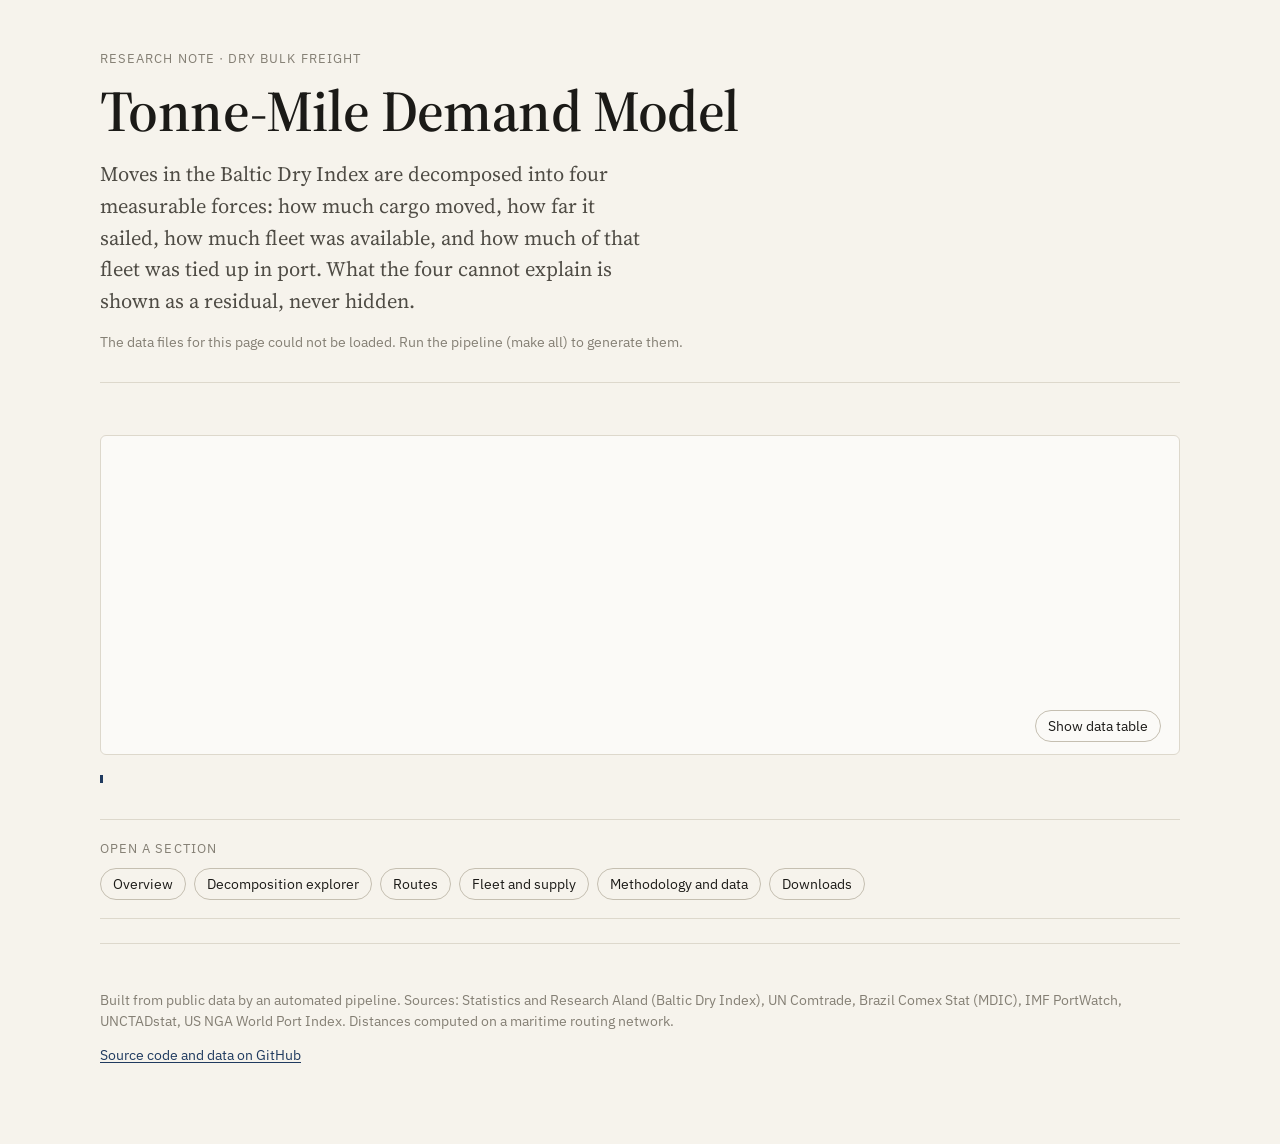
==== site/index.html @ b48bc2f7 "Add static site shell: research-note layout, D3 chart components, progressive disclosure views" ====
<!DOCTYPE html>
<html lang="en">
<head>
<meta charset="utf-8">
<meta name="viewport" content="width=device-width, initial-scale=1">
<title>Tonne-Mile Demand Model</title>
<meta name="description" content="A decomposition of Baltic Dry Index moves into cargo volumes, average haul distance, fleet growth and effective supply, built only from public data.">
<link rel="icon" href="data:image/svg+xml,%3Csvg xmlns='http://www.w3.org/2000/svg' viewBox='0 0 32 32'%3E%3Crect width='32' height='32' rx='4' fill='%231f3a5f'/%3E%3Cpath d='M6 22h20l-3 4H9z' fill='%23f6f1e7'/%3E%3Cpath d='M9 20V11h5v9M16 20V7h4v13' fill='%23f6f1e7'/%3E%3C/svg%3E">
<link rel="preconnect" href="https://fonts.googleapis.com">
<link rel="preconnect" href="https://fonts.gstatic.com" crossorigin>
<link href="https://fonts.googleapis.com/css2?family=Source+Serif+4:ital,opsz,wght@0,8..60,400;0,8..60,600;1,8..60,400&family=IBM+Plex+Sans:wght@400;500;600&display=swap" rel="stylesheet">
<link rel="stylesheet" href="assets/css/styles.css">
</head>
<body>
<a class="skip" href="#views">Skip to the views</a>
<header class="masthead">
  <p class="eyebrow">Research note <span aria-hidden="true">&middot;</span> Dry bulk freight</p>
  <h1>Tonne-Mile Demand Model</h1>
  <p class="thesis">Moves in the Baltic Dry Index are decomposed into four measurable forces: how much cargo moved, how far it sailed, how much fleet was available, and how much of that fleet was tied up in port. What the four cannot explain is shown as a residual, never hidden.</p>
  <p class="meta" id="meta-line">Loading the latest build&hellip;</p>
</header>

<section class="headline" aria-labelledby="headline-title">
  <h2 id="headline-title" class="visually-hidden">Latest reading</h2>
  <div class="tiles" id="tiles" aria-live="polite"></div>
  <figure class="chart-card" id="chart-headline">
    <figcaption class="chart-head">
      <h3 class="chart-title" data-role="title"></h3>
      <p class="chart-sub" data-role="subtitle"></p>
    </figcaption>
    <div class="chart-body" data-role="plot"></div>
    <div class="chart-foot">
      <p class="source" data-role="source"></p>
      <button type="button" class="table-toggle" data-role="table-toggle" aria-expanded="false">Show data table</button>
    </div>
    <div class="chart-table" data-role="table" hidden></div>
  </figure>
  <div class="today" id="today"></div>
</section>

<nav class="views" id="views" aria-label="Sections of the note">
  <p class="views-label">Open a section</p>
  <div class="view-buttons" role="tablist">
    <button type="button" role="tab" data-view="overview" aria-selected="false" aria-controls="panel-overview">Overview</button>
    <button type="button" role="tab" data-view="decomposition" aria-selected="false" aria-controls="panel-decomposition">Decomposition explorer</button>
    <button type="button" role="tab" data-view="routes" aria-selected="false" aria-controls="panel-routes">Routes</button>
    <button type="button" role="tab" data-view="fleet" aria-selected="false" aria-controls="panel-fleet">Fleet and supply</button>
    <button type="button" role="tab" data-view="methodology" aria-selected="false" aria-controls="panel-methodology">Methodology and data</button>
    <button type="button" role="tab" data-view="downloads" aria-selected="false" aria-controls="panel-downloads">Downloads</button>
  </div>
</nav>

<main id="panels">
  <section class="panel" id="panel-overview" role="tabpanel" hidden>
    <header class="panel-head"><h2>Overview</h2><p class="lede" id="overview-lede"></p></header>
    <figure class="chart-card" id="chart-levels"></figure>
    <figure class="chart-card" id="chart-rolling"></figure>
    <div class="prose" id="overview-notes"></div>
  </section>

  <section class="panel" id="panel-decomposition" role="tabpanel" hidden>
    <header class="panel-head"><h2>Decomposition explorer</h2><p class="lede">Pick a named episode or any two months. The waterfall shows how much of the change in the index each force accounts for, in log points and as a share of the move.</p></header>
    <div class="controls" id="decomp-controls">
      <label>Episode <select id="episode-select"></select></label>
      <label>From <select id="start-select"></select></label>
      <label>To <select id="end-select"></select></label>
    </div>
    <p class="episode-text" id="episode-text"></p>
    <figure class="chart-card" id="chart-waterfall"></figure>
    <div class="prose" id="decomp-notes"></div>
  </section>

  <section class="panel" id="panel-routes" role="tabpanel" hidden>
    <header class="panel-head"><h2>Routes</h2><p class="lede" id="routes-lede"></p></header>
    <figure class="chart-card map-card" id="chart-map"></figure>
    <figure class="chart-card" id="chart-route-shares"></figure>
    <figure class="chart-card" id="chart-commodity"></figure>
    <div class="prose" id="routes-notes"></div>
  </section>

  <section class="panel" id="panel-fleet" role="tabpanel" hidden>
    <header class="panel-head"><h2>Fleet and supply</h2><p class="lede" id="fleet-lede"></p></header>
    <figure class="chart-card" id="chart-fleet"></figure>
    <figure class="chart-card" id="chart-supply"></figure>
    <figure class="chart-card" id="chart-chokepoints"></figure>
    <figure class="chart-card" id="chart-portwatch"></figure>
    <div class="prose" id="fleet-notes"></div>
  </section>

  <section class="panel" id="panel-methodology" role="tabpanel" hidden>
    <header class="panel-head"><h2>Methodology and data</h2><p class="lede">Definitions, the attribution identity, how the elasticity is estimated, what every series is made of, what the checks found, and what the model cannot explain.</p></header>
    <div class="prose" id="method-prose"></div>
    <h3>Data sources</h3>
    <div class="table-wrap" id="sources-table"></div>
    <h3>Validation and reconciliation</h3>
    <div class="table-wrap" id="validation-table"></div>
    <h3>Regression results</h3>
    <div class="table-wrap" id="regression-table"></div>
    <div class="prose" id="limitations-prose"></div>
  </section>

  <section class="panel" id="panel-downloads" role="tabpanel" hidden>
    <header class="panel-head"><h2>Downloads</h2><p class="lede">Every number on this page comes from one of these files. The research note is generated from the same pipeline.</p></header>
    <div class="downloads" id="downloads-list"></div>
  </section>
</main>

<footer class="colophon">
  <p id="colophon-text">Built from public data by an automated pipeline. Sources: Statistics and Research Aland (Baltic Dry Index), UN Comtrade, Brazil Comex Stat (MDIC), IMF PortWatch, UNCTADstat, US NGA World Port Index. Distances computed on a maritime routing network.</p>
  <p><a href="https://github.com/nathancouturier/Tonne-Mile-Demand-Model">Source code and data on GitHub</a></p>
</footer>

<script src="assets/vendor/d3.v7.9.0.min.js" defer></script>
<script src="assets/vendor/topojson-client.v3.1.0.min.js" defer></script>
<script src="assets/js/charts.js" defer></script>
<script src="assets/js/app.js" defer></script>
</body>
</html>
---- site/assets/css/styles.css ----
:root {
  color-scheme: light;
  --paper: #f6f3ec;
  --surface: #fbfaf7;
  --ink: #1b1a17;
  --ink-2: #4f4c45;
  --muted: #847f74;
  --rule: #ddd8cc;
  --grid: #e8e4da;
  --axis: #c5bfb1;
  --accent: #1f3a5f;
  --accent-ink: #163051;
  --s1: #2a78d6;
  --s2: #eb6834;
  --s3: #1baf7a;
  --s4: #eda100;
  --s5: #e87ba4;
  --s6: #008300;
  --s7: #6250d6;
  --s8: #e34948;
  --neutral: #898781;
  --fitted: #9a9488;
  --good: #006300;
  --bad: #a3312a;
  --serif: "Source Serif 4", Georgia, "Times New Roman", serif;
  --sans: "IBM Plex Sans", system-ui, -apple-system, "Segoe UI", sans-serif;
  --radius: 6px;
  --maxw: 1080px;
}
@media (prefers-color-scheme: dark) {
  :root:not([data-theme="light"]) {
    color-scheme: dark;
    --paper: #15151a;
    --surface: #1d1d22;
    --ink: #f0eee8;
    --ink-2: #c9c5ba;
    --muted: #9a9589;
    --rule: #33323a;
    --grid: #2a2a30;
    --axis: #45444c;
    --accent: #8fb4e3;
    --accent-ink: #b7d0ee;
    --s1: #3987e5;
    --s2: #d95926;
    --s3: #199e70;
    --s4: #c98500;
    --s5: #d55181;
    --s7: #9085e9;
    --s8: #e66767;
    --fitted: #8b877d;
    --good: #0ca30c;
    --bad: #e66767;
  }
}
:root[data-theme="dark"] {
  color-scheme: dark;
  --paper: #15151a;
  --surface: #1d1d22;
  --ink: #f0eee8;
  --ink-2: #c9c5ba;
  --muted: #9a9589;
  --rule: #33323a;
  --grid: #2a2a30;
  --axis: #45444c;
  --accent: #8fb4e3;
  --accent-ink: #b7d0ee;
  --s1: #3987e5;
  --s2: #d95926;
  --s3: #199e70;
  --s4: #c98500;
  --s5: #d55181;
  --s7: #9085e9;
  --s8: #e66767;
  --fitted: #8b877d;
  --good: #0ca30c;
  --bad: #e66767;
}

* { box-sizing: border-box; }
html { font-size: 17px; -webkit-text-size-adjust: 100%; }
body {
  margin: 0;
  background: var(--paper);
  color: var(--ink);
  font-family: var(--serif);
  line-height: 1.55;
  padding: 0 16px 64px;
}
a { color: var(--accent); text-decoration-thickness: 1px; text-underline-offset: 2px; }
a:hover { color: var(--accent-ink); }
.skip { position: absolute; left: -999px; top: 0; }
.skip:focus { left: 16px; top: 8px; background: var(--surface); padding: 8px 12px; z-index: 10; }
.visually-hidden { position: absolute; width: 1px; height: 1px; overflow: hidden; clip: rect(0 0 0 0); white-space: nowrap; }

.masthead, .headline, .views, #panels, .colophon { max-width: var(--maxw); margin: 0 auto; }
.masthead { padding: 48px 0 8px; border-bottom: 1px solid var(--rule); }
.eyebrow { font-family: var(--sans); font-size: 0.78rem; letter-spacing: 0.08em; text-transform: uppercase; color: var(--muted); margin: 0 0 12px; }
h1 { font-size: clamp(2.1rem, 5vw, 3.4rem); line-height: 1.05; margin: 0 0 18px; font-weight: 600; letter-spacing: -0.01em; }
.thesis { font-size: clamp(1.05rem, 1.6vw, 1.3rem); max-width: 54ch; margin: 0 0 14px; color: var(--ink-2); }
.meta { font-family: var(--sans); font-size: 0.82rem; color: var(--muted); margin: 0 0 20px; }

.headline { padding: 28px 0 8px; }
.tiles { display: grid; grid-template-columns: repeat(auto-fit, minmax(160px, 1fr)); gap: 12px; margin-bottom: 24px; }
.tile { background: var(--surface); border: 1px solid var(--rule); border-radius: var(--radius); padding: 14px 16px 12px; font-family: var(--sans); }
.tile .label { font-size: 0.78rem; color: var(--muted); margin: 0 0 4px; }
.tile .value { font-size: 1.7rem; font-weight: 600; line-height: 1.1; margin: 0; letter-spacing: -0.01em; }
.tile .delta { font-size: 0.8rem; margin: 6px 0 0; color: var(--ink-2); }
.tile .delta.up { color: var(--good); }
.tile .delta.down { color: var(--bad); }
.tile .note { font-size: 0.72rem; color: var(--muted); margin: 6px 0 0; }

.chart-card { background: var(--surface); border: 1px solid var(--rule); border-radius: var(--radius); padding: 18px 18px 12px; margin: 0 0 20px; }
.chart-head { margin: 0 0 8px; }
.chart-title { font-size: 1.15rem; line-height: 1.3; margin: 0 0 4px; font-weight: 600; }
.chart-sub { font-family: var(--sans); font-size: 0.82rem; color: var(--muted); margin: 0; }
.chart-body { position: relative; width: 100%; min-height: 240px; font-family: var(--sans); }
.chart-body svg { display: block; width: 100%; height: auto; overflow: visible; }
.chart-foot { display: flex; justify-content: space-between; gap: 12px; align-items: baseline; flex-wrap: wrap; margin-top: 8px; }
.source { font-family: var(--sans); font-size: 0.74rem; color: var(--muted); margin: 0; max-width: 72ch; }
.table-toggle, .controls select, .view-buttons button {
  font-family: var(--sans); font-size: 0.82rem; color: var(--ink); background: transparent;
  border: 1px solid var(--axis); border-radius: 999px; padding: 6px 12px; cursor: pointer;
}
.table-toggle:hover, .view-buttons button:hover { border-color: var(--accent); color: var(--accent-ink); }
.chart-table { margin-top: 10px; overflow: auto; max-height: 360px; border-top: 1px solid var(--rule); }
table { border-collapse: collapse; width: 100%; font-family: var(--sans); font-size: 0.8rem; }
th, td { text-align: left; padding: 6px 8px; border-bottom: 1px solid var(--grid); vertical-align: top; }
th { font-weight: 600; color: var(--ink-2); position: sticky; top: 0; background: var(--surface); }
td.num, th.num { text-align: right; font-variant-numeric: tabular-nums; }
.status-pass { color: var(--good); font-weight: 600; }
.status-warn { color: #9a6700; font-weight: 600; }
.status-fail { color: var(--bad); font-weight: 600; }

.today { background: transparent; border-left: 3px solid var(--accent); padding: 4px 0 4px 16px; margin: 4px 0 28px; }
.today h3 { margin: 0 0 6px; font-size: 1.05rem; }
.today p { margin: 0 0 8px; color: var(--ink-2); }
.today .asof { font-family: var(--sans); font-size: 0.76rem; color: var(--muted); }

.views { padding: 10px 0 18px; border-top: 1px solid var(--rule); border-bottom: 1px solid var(--rule); }
.views-label { font-family: var(--sans); font-size: 0.78rem; color: var(--muted); margin: 8px 0 10px; text-transform: uppercase; letter-spacing: 0.08em; }
.view-buttons { display: flex; flex-wrap: wrap; gap: 8px; }
.view-buttons button[aria-selected="true"] { background: var(--accent); border-color: var(--accent); color: #fff; }

.panel { padding: 28px 0 8px; }
.panel-head h2 { font-size: 1.7rem; margin: 0 0 8px; font-weight: 600; }
.lede { color: var(--ink-2); max-width: 70ch; margin: 0 0 20px; }
.prose { max-width: 72ch; }
.prose p { margin: 0 0 14px; }
.prose h3, .panel > h3 { font-size: 1.2rem; margin: 28px 0 10px; }
.prose ul { padding-left: 20px; }
.prose li { margin-bottom: 6px; }
.prose .formula { font-family: var(--sans); font-size: 0.9rem; background: var(--surface); border: 1px solid var(--rule); border-radius: var(--radius); padding: 10px 14px; overflow-x: auto; }
.prose dl { display: grid; grid-template-columns: max-content 1fr; gap: 6px 16px; }
.prose dt { font-weight: 600; }
.prose dd { margin: 0; }

.controls { display: flex; gap: 14px; flex-wrap: wrap; align-items: center; font-family: var(--sans); font-size: 0.85rem; margin-bottom: 10px; }
.controls label { display: flex; gap: 8px; align-items: center; }
.controls select { padding: 6px 10px; border-radius: var(--radius); background: var(--surface); max-width: 60vw; }
.episode-text { color: var(--ink-2); max-width: 72ch; margin: 0 0 16px; }

.table-wrap { overflow: auto; background: var(--surface); border: 1px solid var(--rule); border-radius: var(--radius); margin-bottom: 20px; max-height: 480px; }
.downloads { display: grid; grid-template-columns: repeat(auto-fill, minmax(260px, 1fr)); gap: 12px; }
.download { background: var(--surface); border: 1px solid var(--rule); border-radius: var(--radius); padding: 12px 14px; font-family: var(--sans); font-size: 0.85rem; }
.download a { font-weight: 600; word-break: break-all; }
.download p { margin: 4px 0 0; color: var(--ink-2); }
.download .size { color: var(--muted); font-size: 0.75rem; }
.download.featured { border-color: var(--accent); }

.colophon { padding: 32px 0 0; border-top: 1px solid var(--rule); margin-top: 24px; font-family: var(--sans); font-size: 0.8rem; color: var(--muted); }

/* chart internals */
.axis path, .axis line { stroke: var(--axis); shape-rendering: crispEdges; }
.axis text { fill: var(--muted); font-family: var(--sans); font-size: 11px; }
.grid line { stroke: var(--grid); shape-rendering: crispEdges; }
.grid path { display: none; }
.axis-label { fill: var(--muted); font-family: var(--sans); font-size: 11px; }
.legend { display: flex; flex-wrap: wrap; gap: 6px 16px; font-family: var(--sans); font-size: 0.78rem; color: var(--ink-2); margin: 2px 0 6px; }
.legend .key { display: inline-flex; align-items: center; gap: 6px; }
.legend .swatch { width: 14px; height: 3px; border-radius: 2px; display: inline-block; }
.legend .swatch.rect { height: 10px; border-radius: 2px; }
.legend .swatch.dashed { height: 0; border-top: 2px dashed currentColor; background: none !important; }
.tooltip { position: absolute; pointer-events: none; background: var(--surface); color: var(--ink); border: 1px solid var(--rule); border-radius: var(--radius); padding: 8px 10px; font-family: var(--sans); font-size: 0.78rem; box-shadow: 0 4px 16px rgba(0,0,0,0.08); min-width: 150px; z-index: 5; }
.tooltip .tt-head { color: var(--muted); margin-bottom: 4px; }
.tooltip .tt-row { display: flex; justify-content: space-between; gap: 14px; }
.tooltip .tt-row .tt-val { font-weight: 600; font-variant-numeric: tabular-nums; }
.tooltip .tt-key { display: inline-block; width: 12px; height: 3px; border-radius: 2px; margin-right: 6px; vertical-align: middle; }
.crosshair { stroke: var(--axis); stroke-width: 1; }
.annotation { fill: var(--muted); font-family: var(--sans); font-size: 11px; }
.map-card .chart-body { min-height: 320px; }
.map-land { fill: var(--grid); stroke: none; }
.map-border { fill: none; stroke: var(--surface); stroke-width: 0.5; }
.map-graticule { fill: none; stroke: var(--rule); stroke-width: 0.4; }
.map-route { fill: none; stroke-linecap: round; opacity: 0.85; cursor: pointer; }
.map-route:hover { opacity: 1; }
.map-port { fill: var(--surface); stroke: var(--ink-2); stroke-width: 1; }
.map-legend { font-family: var(--sans); font-size: 0.78rem; color: var(--ink-2); display: flex; gap: 16px; flex-wrap: wrap; margin-top: 6px; }
.empty-note { font-family: var(--sans); color: var(--muted); font-size: 0.85rem; padding: 24px 0; }

@media (max-width: 640px) {
  html { font-size: 16px; }
  .masthead { padding-top: 28px; }
  .chart-card { padding: 14px 12px 10px; }
  .tile .value { font-size: 1.45rem; }
  .controls select { max-width: 100%; }
  .prose dl { grid-template-columns: 1fr; }
}
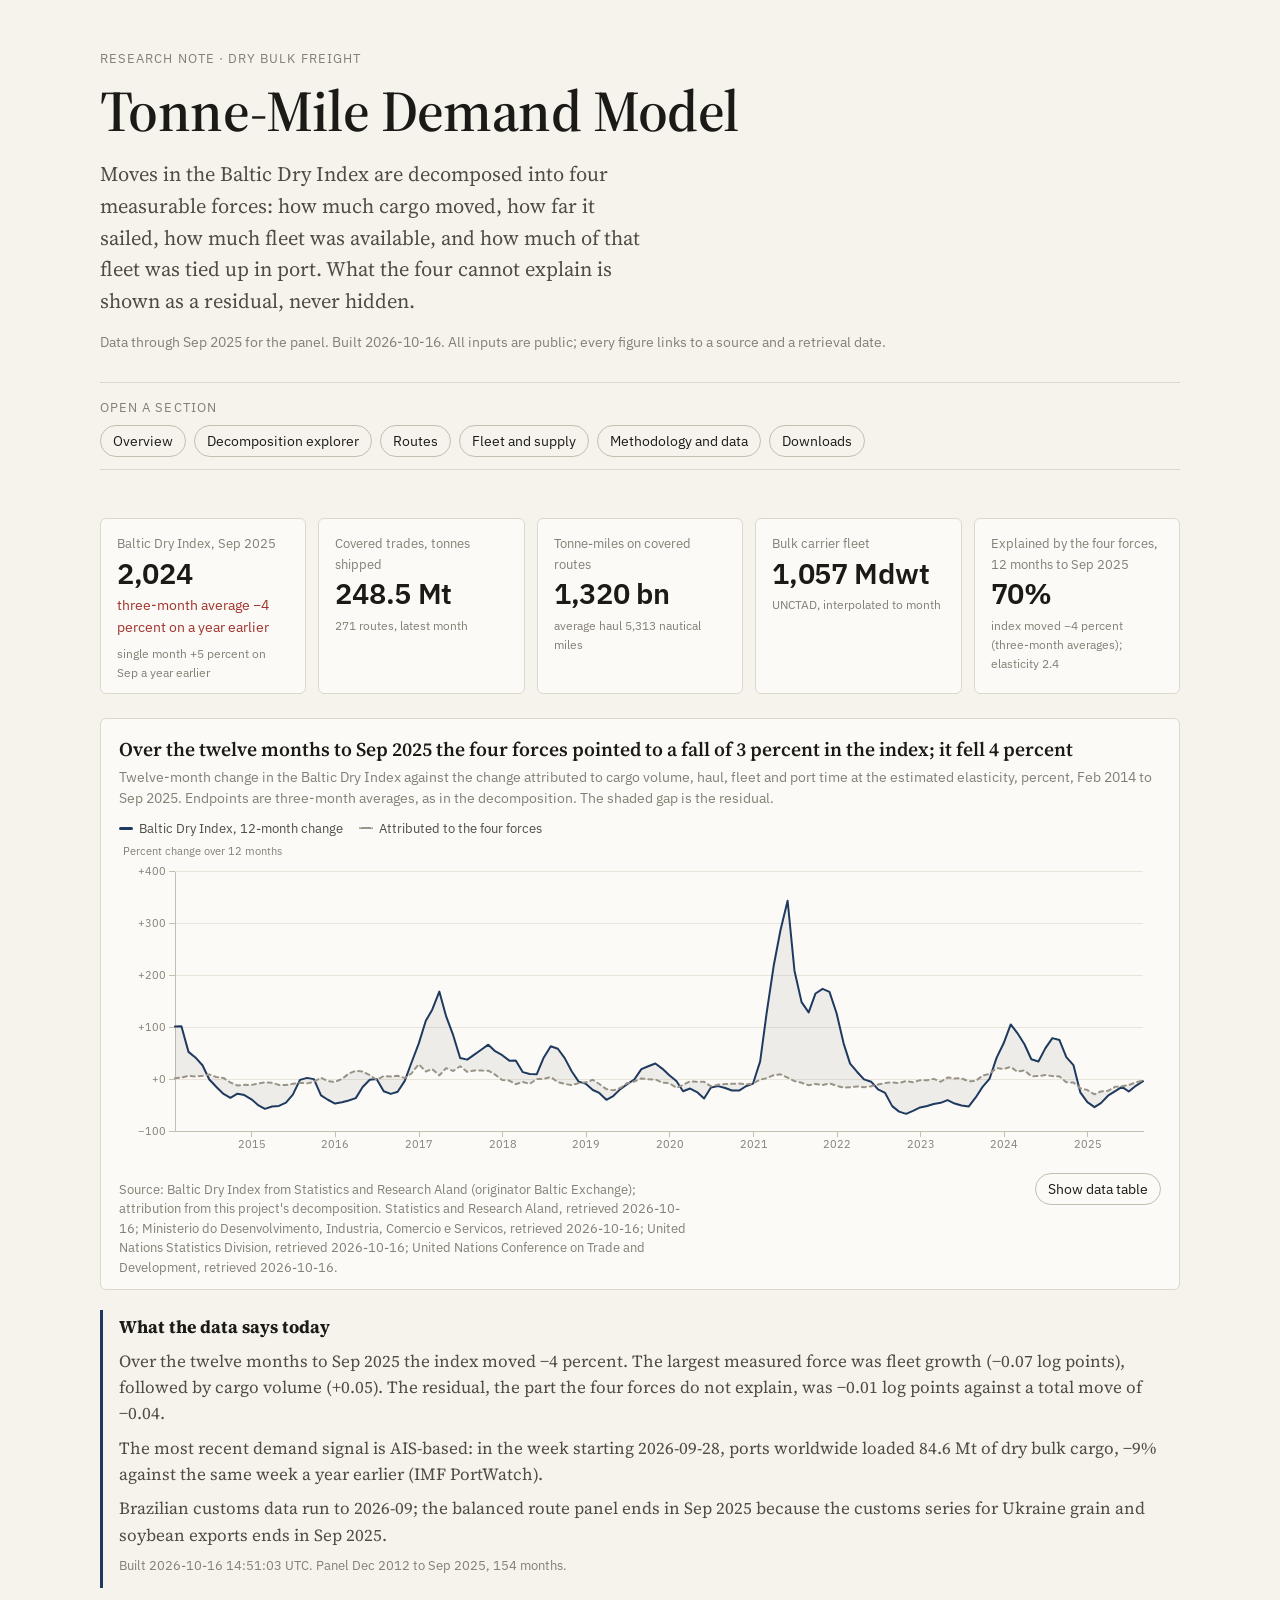
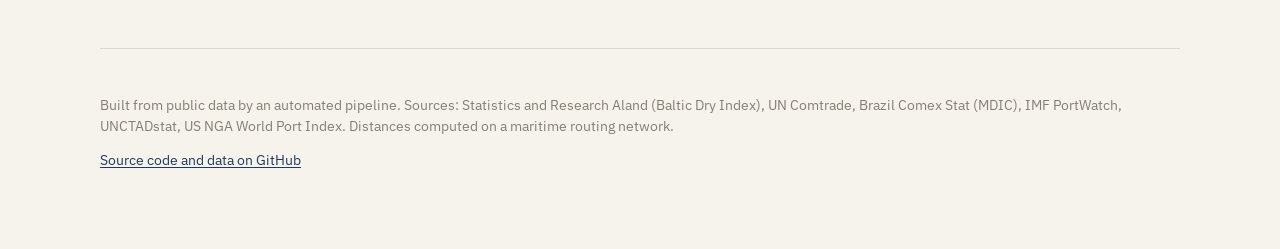
==== commit 93a0a25e: "Section buttons right under the title, kept at the top while scrolling; no horizontal overflow on ph" ====
--- a/site/index.html
+++ b/site/index.html
@@ -20,6 +20,18 @@
   <p class="meta" id="meta-line">Loading the latest build&hellip;</p>
 </header>
 
+<nav class="views" id="views" aria-label="Sections of the note">
+  <p class="views-label">Open a section</p>
+  <div class="view-buttons" role="tablist">
+    <button type="button" role="tab" data-view="overview" aria-selected="false" aria-controls="panel-overview">Overview</button>
+    <button type="button" role="tab" data-view="decomposition" aria-selected="false" aria-controls="panel-decomposition">Decomposition explorer</button>
+    <button type="button" role="tab" data-view="routes" aria-selected="false" aria-controls="panel-routes">Routes</button>
+    <button type="button" role="tab" data-view="fleet" aria-selected="false" aria-controls="panel-fleet">Fleet and supply</button>
+    <button type="button" role="tab" data-view="methodology" aria-selected="false" aria-controls="panel-methodology">Methodology and data</button>
+    <button type="button" role="tab" data-view="downloads" aria-selected="false" aria-controls="panel-downloads">Downloads</button>
+  </div>
+</nav>
+
 <section class="headline" aria-labelledby="headline-title">
   <h2 id="headline-title" class="visually-hidden">Latest reading</h2>
   <div class="tiles" id="tiles" aria-live="polite"></div>
@@ -37,18 +49,6 @@
   </figure>
   <div class="today" id="today"></div>
 </section>
-
-<nav class="views" id="views" aria-label="Sections of the note">
-  <p class="views-label">Open a section</p>
-  <div class="view-buttons" role="tablist">
-    <button type="button" role="tab" data-view="overview" aria-selected="false" aria-controls="panel-overview">Overview</button>
-    <button type="button" role="tab" data-view="decomposition" aria-selected="false" aria-controls="panel-decomposition">Decomposition explorer</button>
-    <button type="button" role="tab" data-view="routes" aria-selected="false" aria-controls="panel-routes">Routes</button>
-    <button type="button" role="tab" data-view="fleet" aria-selected="false" aria-controls="panel-fleet">Fleet and supply</button>
-    <button type="button" role="tab" data-view="methodology" aria-selected="false" aria-controls="panel-methodology">Methodology and data</button>
-    <button type="button" role="tab" data-view="downloads" aria-selected="false" aria-controls="panel-downloads">Downloads</button>
-  </div>
-</nav>
 
 <main id="panels">
   <section class="panel" id="panel-overview" role="tabpanel" hidden>
@@ -75,6 +75,7 @@
     <figure class="chart-card map-card" id="chart-map"></figure>
     <figure class="chart-card" id="chart-route-shares"></figure>
     <figure class="chart-card" id="chart-commodity"></figure>
+    <figure class="chart-card" id="chart-haul-split"></figure>
     <div class="prose" id="routes-notes"></div>
   </section>
 
--- a/site/assets/css/styles.css
+++ b/site/assets/css/styles.css
@@ -136,9 +136,11 @@
 .today p { margin: 0 0 8px; color: var(--ink-2); }
 .today .asof { font-family: var(--sans); font-size: 0.76rem; color: var(--muted); }
 
-.views { padding: 10px 0 18px; border-top: 1px solid var(--rule); border-bottom: 1px solid var(--rule); }
-.views-label { font-family: var(--sans); font-size: 0.78rem; color: var(--muted); margin: 8px 0 10px; text-transform: uppercase; letter-spacing: 0.08em; }
+/* section buttons: right under the title, and kept at the top of the screen while scrolling */
+.views { position: sticky; top: 0; z-index: 20; background: var(--paper); padding: 10px 0 12px; margin-bottom: 20px; border-bottom: 1px solid var(--rule); }
+.views-label { font-family: var(--sans); font-size: 0.78rem; color: var(--muted); margin: 4px 0 8px; text-transform: uppercase; letter-spacing: 0.08em; }
 .view-buttons { display: flex; flex-wrap: wrap; gap: 8px; }
+.panel { scroll-margin-top: 96px; }
 .view-buttons button[aria-selected="true"] { background: var(--accent); border-color: var(--accent); color: #fff; }
 
 .panel { padding: 28px 0 8px; }
@@ -155,7 +157,7 @@
 .prose dd { margin: 0; }
 
 .controls { display: flex; gap: 14px; flex-wrap: wrap; align-items: center; font-family: var(--sans); font-size: 0.85rem; margin-bottom: 10px; }
-.controls label { display: flex; gap: 8px; align-items: center; }
+.controls label { display: flex; gap: 8px; align-items: center; min-width: 0; max-width: 100%; }
 .controls select { padding: 6px 10px; border-radius: var(--radius); background: var(--surface); max-width: 60vw; }
 .episode-text { color: var(--ink-2); max-width: 72ch; margin: 0 0 16px; }
 
@@ -202,6 +204,14 @@
   .masthead { padding-top: 28px; }
   .chart-card { padding: 14px 12px 10px; }
   .tile .value { font-size: 1.45rem; }
-  .controls select { max-width: 100%; }
+  .controls label { width: 100%; }
+  .controls select { max-width: none; min-width: 0; flex: 1 1 auto; width: 100%; }
   .prose dl { grid-template-columns: 1fr; }
-}
+  /* one scrollable row of buttons on phones so the sticky bar stays short */
+  .views-label { display: none; }
+  .view-buttons { flex-wrap: nowrap; overflow-x: auto; scrollbar-width: none; -webkit-overflow-scrolling: touch; padding-bottom: 2px; }
+  .view-buttons::-webkit-scrollbar { display: none; }
+  .view-buttons button { flex: 0 0 auto; }
+  .panel { scroll-margin-top: 64px; }
+  .map-card .chart-body { min-height: 0; }
+}
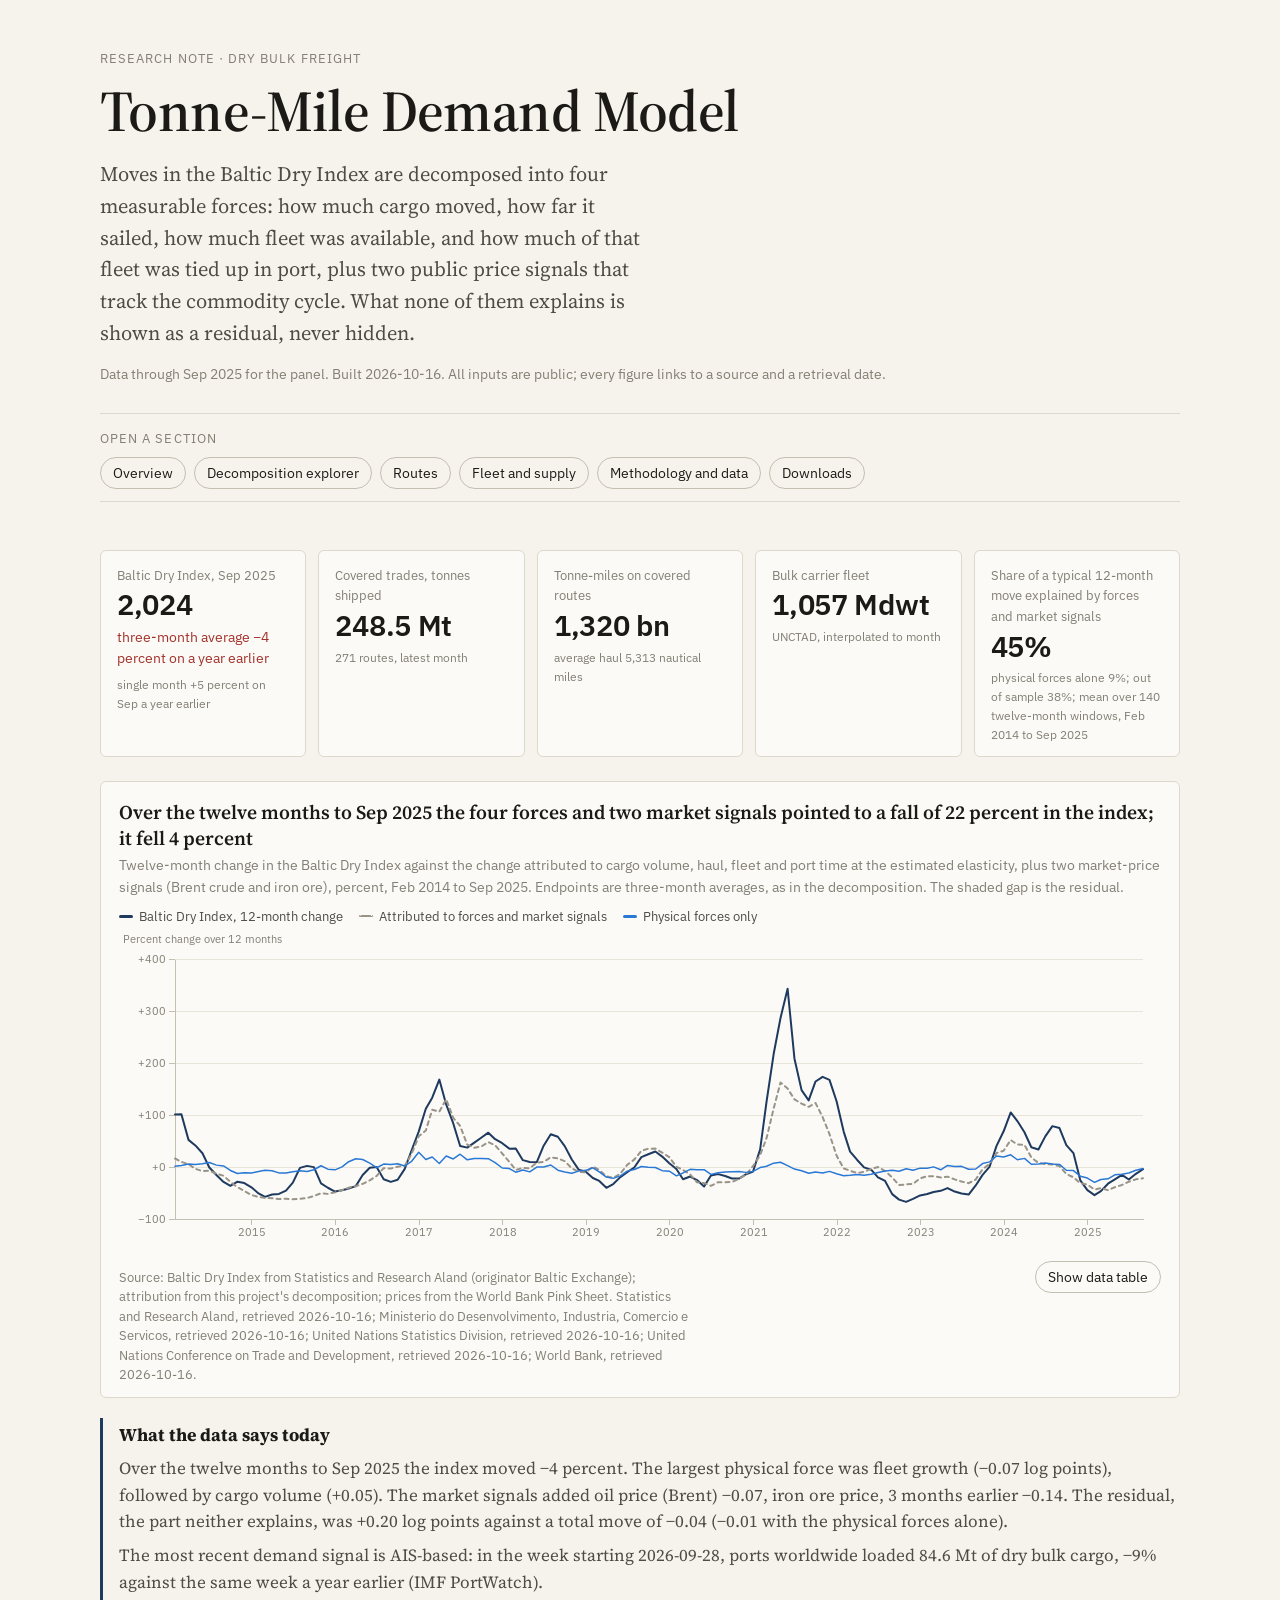
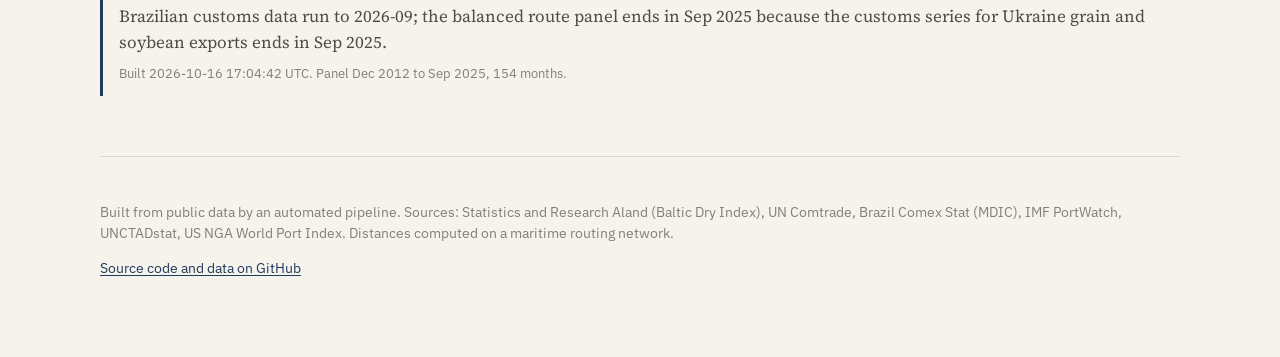
==== commit bcf43d7d: "Add a market-signal overlay: Brent and lagged iron ore prices explain much of the residual The four " ====
--- a/site/index.html
+++ b/site/index.html
@@ -16,7 +16,7 @@
 <header class="masthead">
   <p class="eyebrow">Research note <span aria-hidden="true">&middot;</span> Dry bulk freight</p>
   <h1>Tonne-Mile Demand Model</h1>
-  <p class="thesis">Moves in the Baltic Dry Index are decomposed into four measurable forces: how much cargo moved, how far it sailed, how much fleet was available, and how much of that fleet was tied up in port. What the four cannot explain is shown as a residual, never hidden.</p>
+  <p class="thesis">Moves in the Baltic Dry Index are decomposed into four measurable forces: how much cargo moved, how far it sailed, how much fleet was available, and how much of that fleet was tied up in port, plus two public price signals that track the commodity cycle. What none of them explains is shown as a residual, never hidden.</p>
   <p class="meta" id="meta-line">Loading the latest build&hellip;</p>
 </header>
 
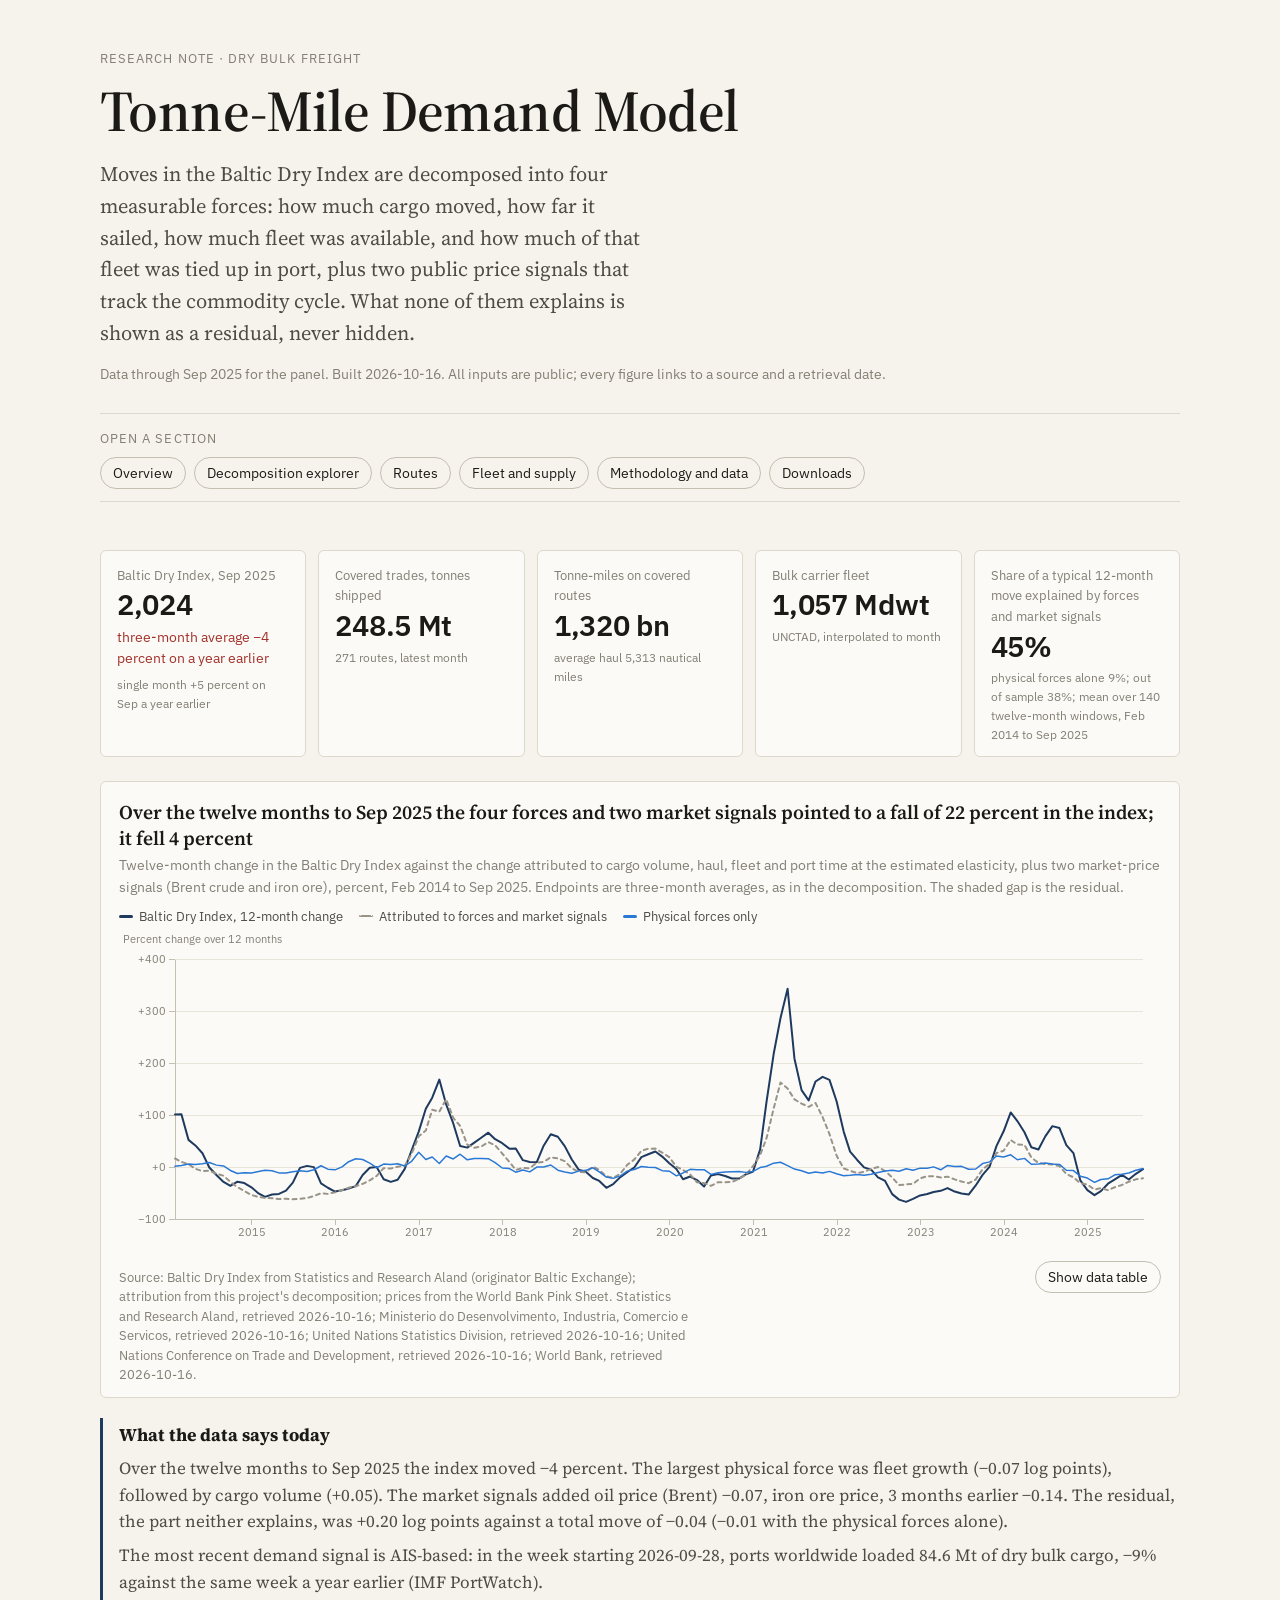
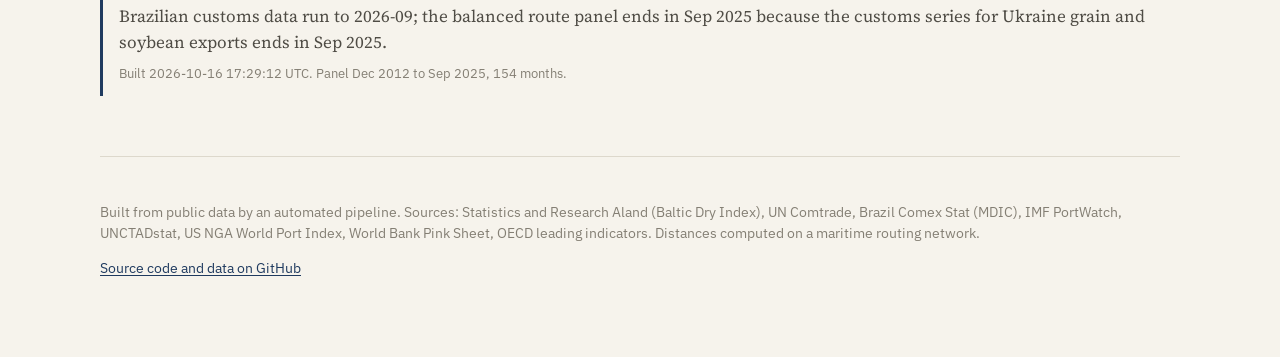
==== commit b15791ab: "Test more data and other signals against the headline: minor bulks and OECD leading indicators Minor" ====
--- a/site/index.html
+++ b/site/index.html
@@ -107,7 +107,7 @@
 </main>
 
 <footer class="colophon">
-  <p id="colophon-text">Built from public data by an automated pipeline. Sources: Statistics and Research Aland (Baltic Dry Index), UN Comtrade, Brazil Comex Stat (MDIC), IMF PortWatch, UNCTADstat, US NGA World Port Index. Distances computed on a maritime routing network.</p>
+  <p id="colophon-text">Built from public data by an automated pipeline. Sources: Statistics and Research Aland (Baltic Dry Index), UN Comtrade, Brazil Comex Stat (MDIC), IMF PortWatch, UNCTADstat, US NGA World Port Index, World Bank Pink Sheet, OECD leading indicators. Distances computed on a maritime routing network.</p>
   <p><a href="https://github.com/nathancouturier/Tonne-Mile-Demand-Model">Source code and data on GitHub</a></p>
 </footer>
 
--- a/site/assets/css/styles.css
+++ b/site/assets/css/styles.css
@@ -162,6 +162,8 @@
 .episode-text { color: var(--ink-2); max-width: 72ch; margin: 0 0 16px; }
 
 .table-wrap { overflow: auto; background: var(--surface); border: 1px solid var(--rule); border-radius: var(--radius); margin-bottom: 20px; max-height: 480px; }
+.table-wrap.full { max-height: none; }
+.table-wrap.full td:first-child { min-width: 9.5rem; }
 .downloads { display: grid; grid-template-columns: repeat(auto-fill, minmax(260px, 1fr)); gap: 12px; }
 .download { background: var(--surface); border: 1px solid var(--rule); border-radius: var(--radius); padding: 12px 14px; font-family: var(--sans); font-size: 0.85rem; }
 .download a { font-weight: 600; word-break: break-all; }
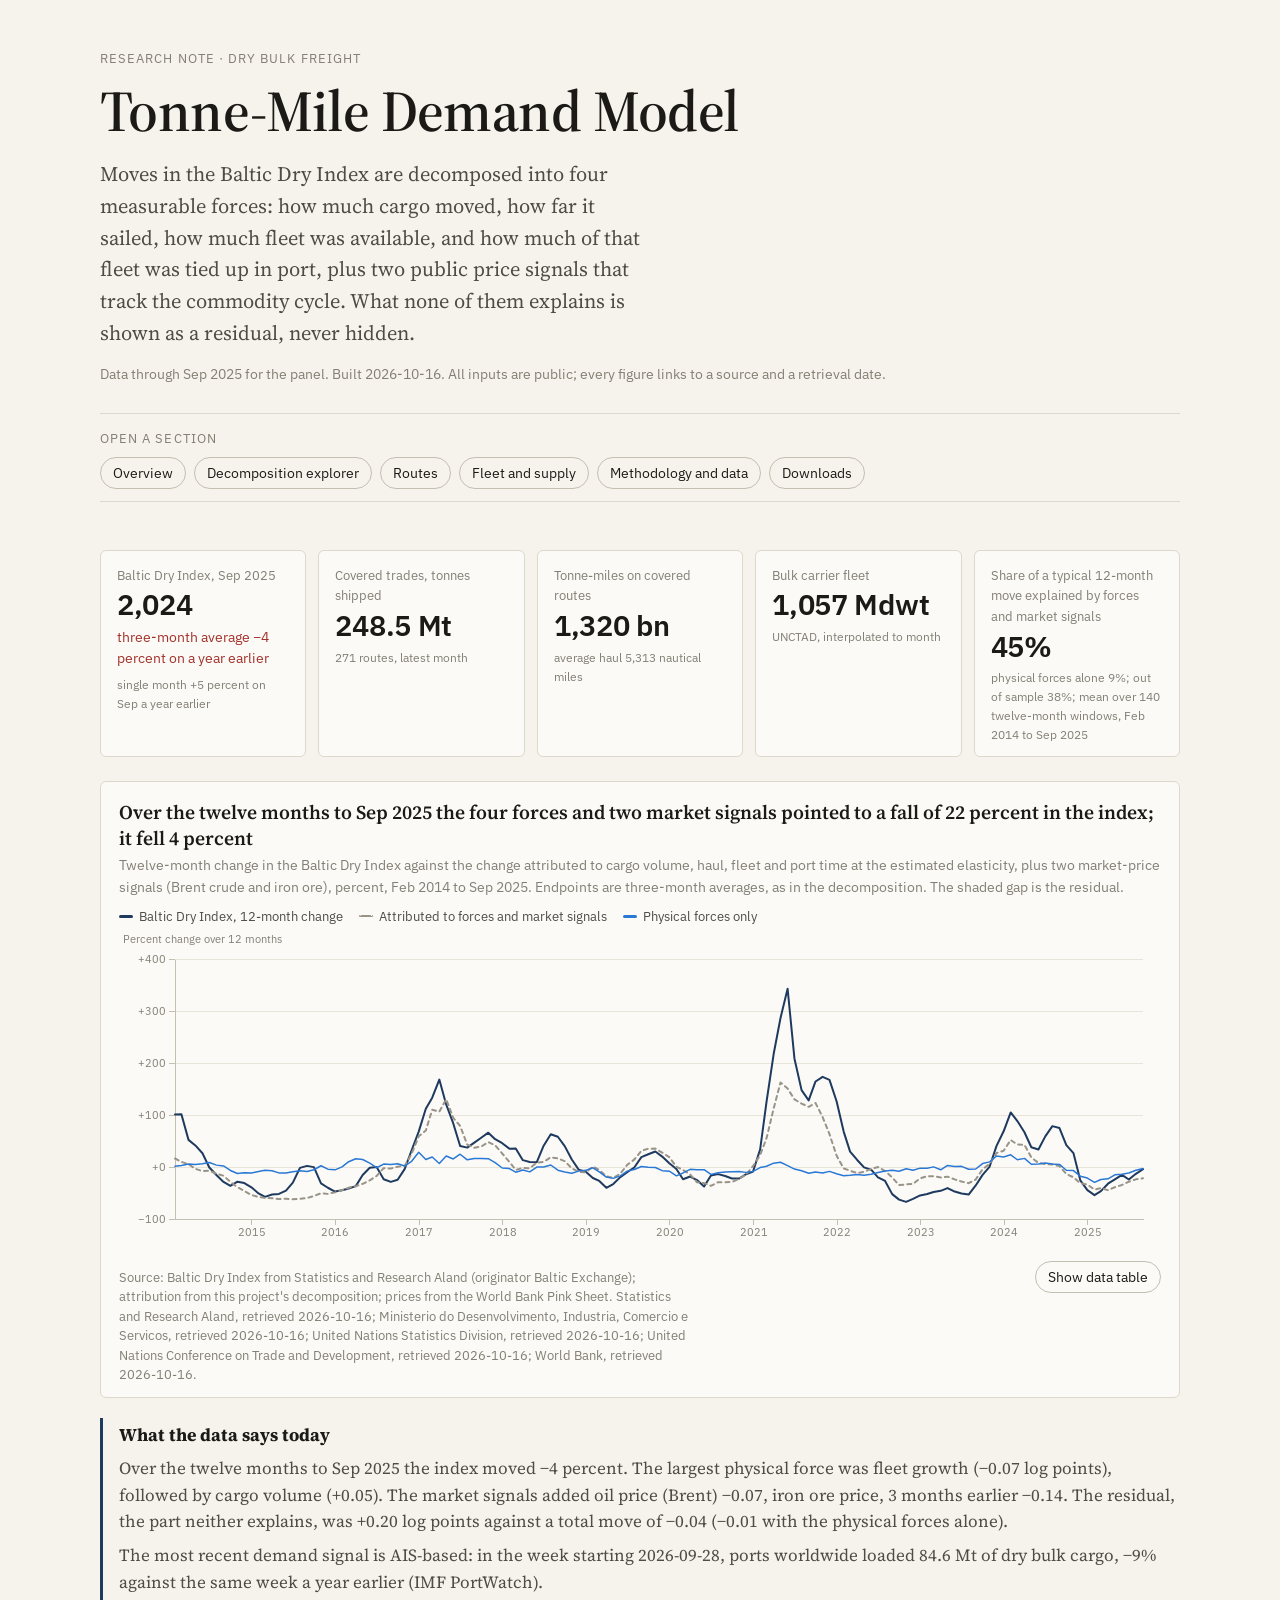
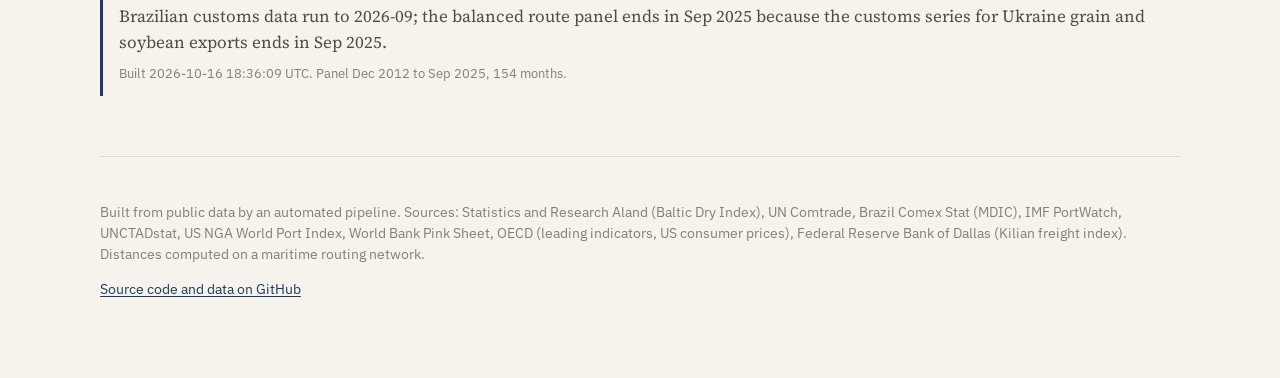
==== commit 0ab42258: "Long history (annual, since 1980): transform, model, site section, report, checks * transform/long_h" ====
--- a/site/index.html
+++ b/site/index.html
@@ -24,6 +24,7 @@
   <p class="views-label">Open a section</p>
   <div class="view-buttons" role="tablist">
     <button type="button" role="tab" data-view="overview" aria-selected="false" aria-controls="panel-overview">Overview</button>
+    <button type="button" role="tab" data-view="history" aria-selected="false" aria-controls="panel-history" hidden>Since 1980</button>
     <button type="button" role="tab" data-view="decomposition" aria-selected="false" aria-controls="panel-decomposition">Decomposition explorer</button>
     <button type="button" role="tab" data-view="routes" aria-selected="false" aria-controls="panel-routes">Routes</button>
     <button type="button" role="tab" data-view="fleet" aria-selected="false" aria-controls="panel-fleet">Fleet and supply</button>
@@ -56,6 +57,16 @@
     <figure class="chart-card" id="chart-levels"></figure>
     <figure class="chart-card" id="chart-rolling"></figure>
     <div class="prose" id="overview-notes"></div>
+  </section>
+
+  <section class="panel" id="panel-history" role="tabpanel" hidden>
+    <header class="panel-head"><h2>Since 1980</h2><p class="lede" id="history-lede"></p></header>
+    <figure class="chart-card" id="chart-long-levels"></figure>
+    <figure class="chart-card" id="chart-long-attribution"></figure>
+    <div class="prose" id="history-episodes"></div>
+    <figure class="chart-card" id="chart-long-proxy"></figure>
+    <figure class="chart-card" id="chart-long-coverage"></figure>
+    <div class="prose" id="history-notes"></div>
   </section>
 
   <section class="panel" id="panel-decomposition" role="tabpanel" hidden>
@@ -107,7 +118,7 @@
 </main>
 
 <footer class="colophon">
-  <p id="colophon-text">Built from public data by an automated pipeline. Sources: Statistics and Research Aland (Baltic Dry Index), UN Comtrade, Brazil Comex Stat (MDIC), IMF PortWatch, UNCTADstat, US NGA World Port Index, World Bank Pink Sheet, OECD leading indicators. Distances computed on a maritime routing network.</p>
+  <p id="colophon-text">Built from public data by an automated pipeline. Sources: Statistics and Research Aland (Baltic Dry Index), UN Comtrade, Brazil Comex Stat (MDIC), IMF PortWatch, UNCTADstat, US NGA World Port Index, World Bank Pink Sheet, OECD (leading indicators, US consumer prices), Federal Reserve Bank of Dallas (Kilian freight index). Distances computed on a maritime routing network.</p>
   <p><a href="https://github.com/nathancouturier/Tonne-Mile-Demand-Model">Source code and data on GitHub</a></p>
 </footer>
 
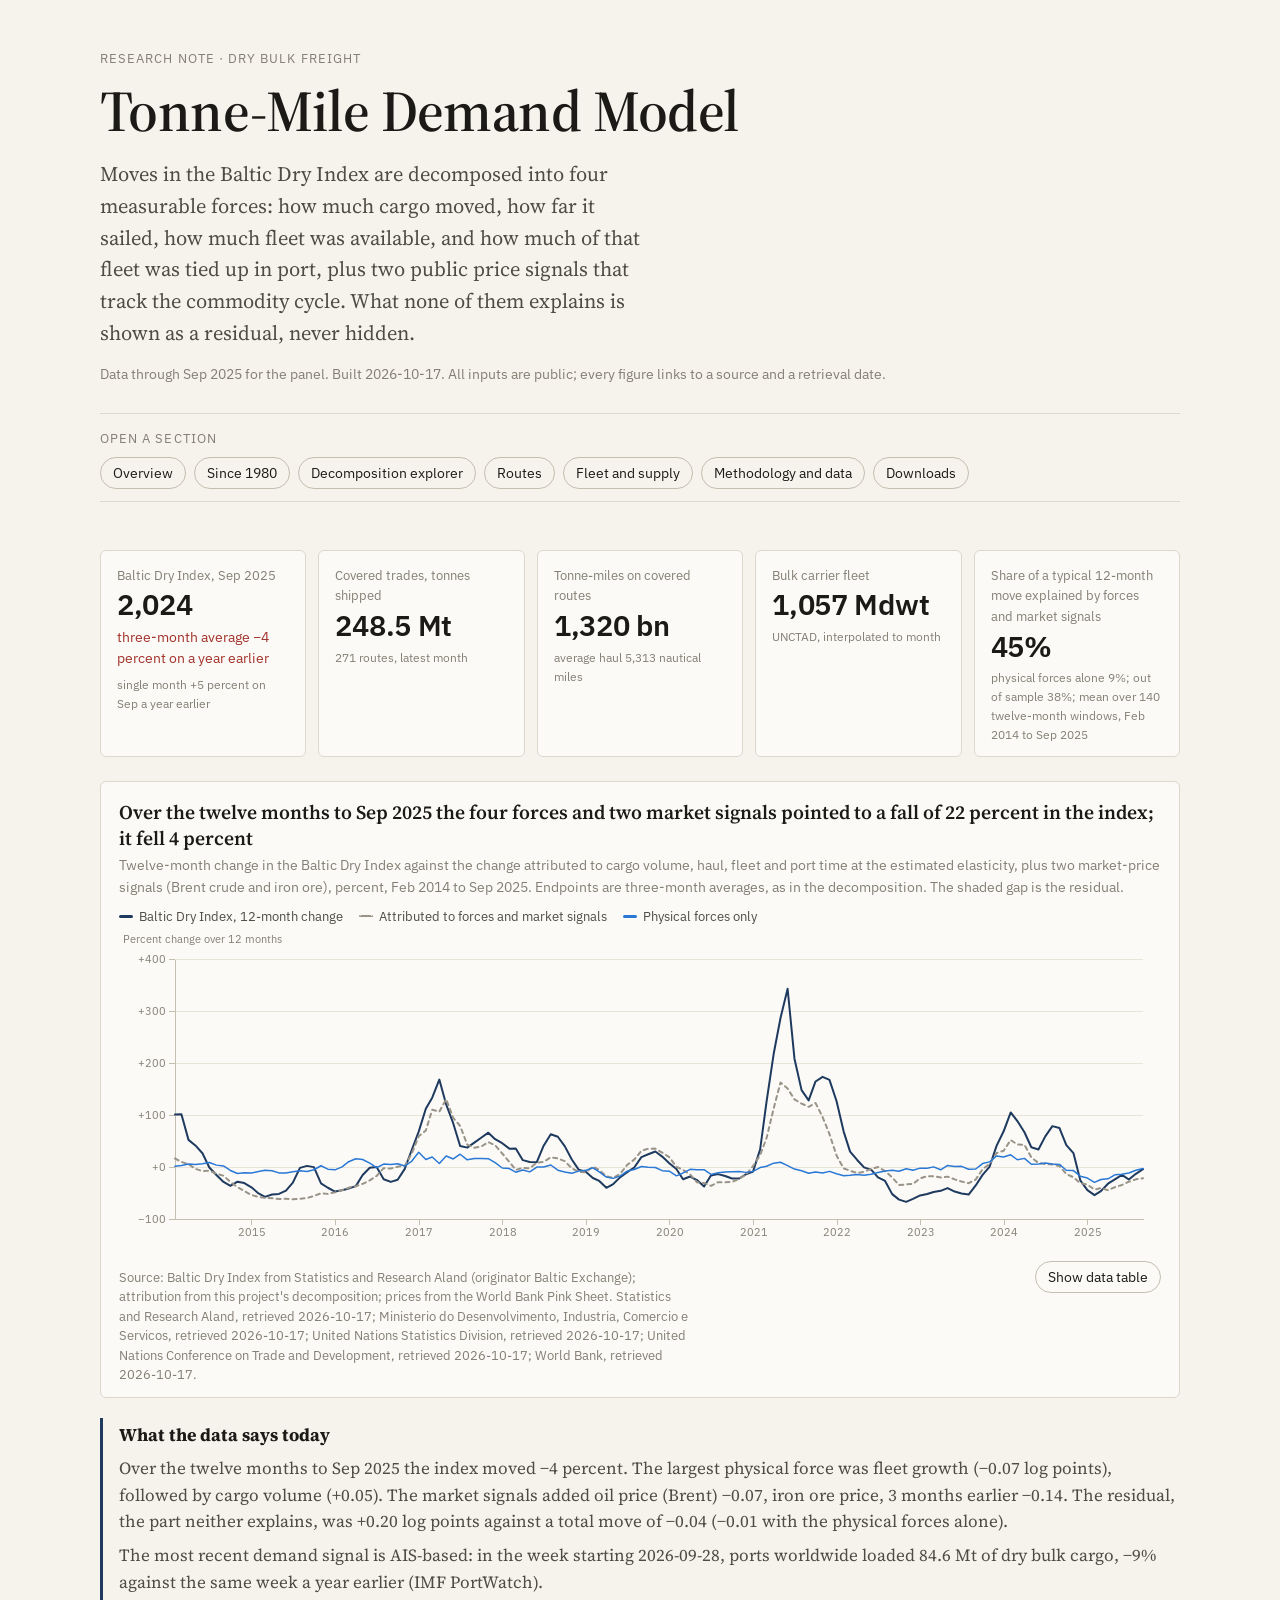
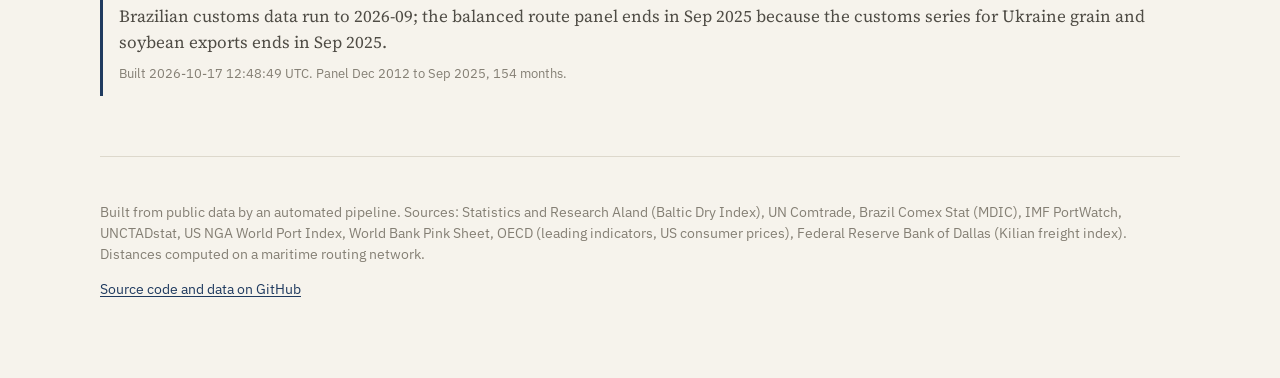
==== commit cb60f13d: "Long history on the full download: estimated weights detected, unit values carried with benchmark pr" ====
--- a/site/index.html
+++ b/site/index.html
@@ -63,7 +63,7 @@
     <header class="panel-head"><h2>Since 1980</h2><p class="lede" id="history-lede"></p></header>
     <figure class="chart-card" id="chart-long-levels"></figure>
     <figure class="chart-card" id="chart-long-attribution"></figure>
-    <div class="prose" id="history-episodes"></div>
+    <div id="history-episodes"></div>
     <figure class="chart-card" id="chart-long-proxy"></figure>
     <figure class="chart-card" id="chart-long-coverage"></figure>
     <div class="prose" id="history-notes"></div>
